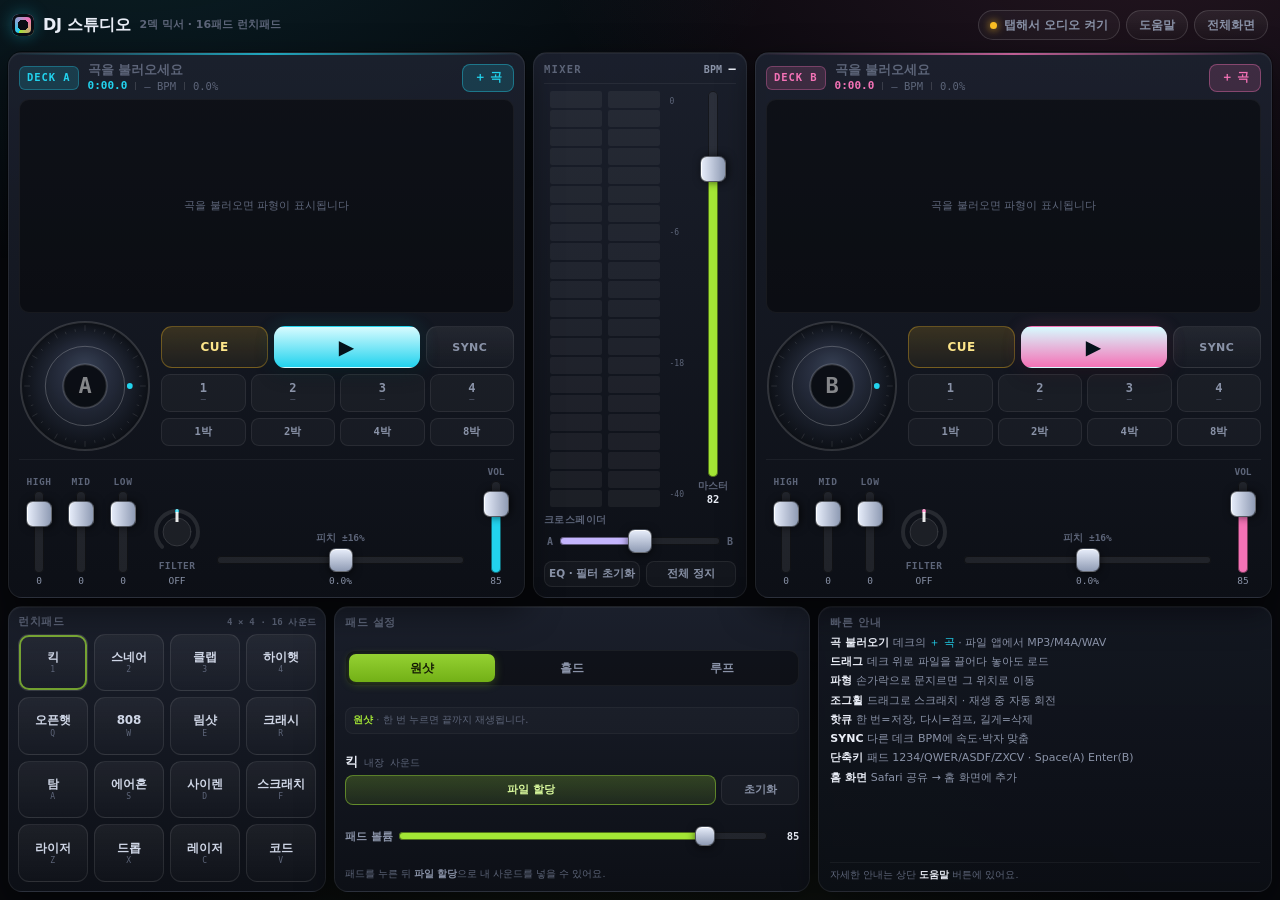
==== dj-studio/index.html @ 2d3bd13b "Add iPad DJ Studio web app (2-deck mixer + 16-pad launchpad) under dj-studio/" ====
<!doctype html>
<html lang="ko">
<head>
<meta charset="utf-8">
<meta name="viewport" content="width=device-width, initial-scale=1, maximum-scale=1, user-scalable=no, viewport-fit=cover">
<title>DJ 스튜디오 · 런치패드</title>
<meta name="description" content="아이패드에서 바로 쓰는 2덱 DJ 믹서 + 16패드 런치패드. 외부 음원 불러오기, 파형, 조그휠, 핫큐, 루프, EQ, 필터, 내장 16종 사운드.">
<meta name="apple-mobile-web-app-capable" content="yes">
<meta name="mobile-web-app-capable" content="yes">
<meta name="apple-mobile-web-app-title" content="DJ 스튜디오">
<meta name="apple-mobile-web-app-status-bar-style" content="black-translucent">
<meta name="theme-color" content="#07080c">
<meta name="format-detection" content="telephone=no">
<link rel="manifest" href='data:application/manifest+json,{"name":"DJ %EC%8A%A4%ED%8A%9C%EB%94%94%EC%98%A4","short_name":"DJ","display":"fullscreen","orientation":"landscape","background_color":"%2307080c","theme_color":"%2307080c","start_url":"./","icons":[]}'>
<link rel="apple-touch-icon" href="[data-uri]">
<link rel="icon" href="[data-uri]">
<link rel="stylesheet" href="css/styles.css">
</head>
<body>
<div class="app">
  <header class="topbar">
    <div class="brand">
      <span class="brand__mark" aria-hidden="true"></span>
      <span class="brand__name">DJ 스튜디오</span>
      <span class="brand__sub">2덱 믹서 · 16패드 런치패드</span>
    </div>
    <div class="topbar__right">
      <button class="badge badge--audio" id="audioBadge" type="button" aria-live="polite">
        <span class="dot"></span><span id="audioText">탭해서 오디오 켜기</span>
      </button>
      <button class="btn btn--chip" id="helpBtn" type="button">도움말</button>
      <button class="btn btn--chip" id="fsBtn" type="button">전체화면</button>
    </div>
  </header>

  <main class="stage">
    <section class="deck" data-deck="A"></section>

    <section class="mixer">
      <div class="mixer__head"><span>MIXER</span><span class="mixer__bpm">BPM <b data-el="masterbpm">—</b></span></div>
      <div class="mixer__body">
        <div class="vu">
          <canvas data-el="vu" width="120" height="300"></canvas>
          <div class="vu__scale"><span>0</span><span>-6</span><span>-18</span><span>-40</span></div>
        </div>
        <div class="master">
          <div class="vwrap">
            <input type="range" class="vrange" data-el="master" min="0" max="100" value="82" aria-label="마스터 볼륨">
          </div>
          <div class="master__label">마스터<b data-el="masterval">82</b></div>
        </div>
      </div>
      <div class="xf">
        <div class="xf__label">크로스페이더</div>
        <div class="xf__side"><span>A</span>
          <input type="range" class="hrange" data-el="xf" min="0" max="100" value="50" aria-label="크로스페이더">
        <span>B</span></div>
      </div>
      <div class="mixer__foot">
        <button class="btn btn--ghost" data-act="resetfx" type="button">EQ · 필터 초기화</button>
        <button class="btn btn--ghost" data-act="stopall" type="button">전체 정지</button>
      </div>
    </section>

    <section class="deck" data-deck="B"></section>
  </main>

  <section class="padbank">
    <div class="padgrid__wrap">
      <div class="padgrid__head"><span>런치패드</span><span class="padgrid__hint">4 × 4 · 16 사운드</span></div>
      <div class="padgrid" id="padgrid"></div>
    </div>

    <div class="padside">
      <div class="padside__head">패드 설정</div>
      <div class="segmented" id="padMode" role="group" aria-label="패드 모드">
        <button type="button" data-mode="oneshot" class="is-on">원샷</button>
        <button type="button" data-mode="hold">홀드</button>
        <button type="button" data-mode="loop">루프</button>
      </div>
      <div class="modedesc" data-el="modedesc"><b>원샷</b> · 한 번 누르면 끝까지 재생됩니다.</div>
      <div class="padsel">
        <div class="padsel__title"><b data-el="padselName">킥</b><span data-el="padselTag">내장 사운드</span></div>
        <div class="padsel__row">
          <button class="btn btn--mini" data-act="padassign" type="button">파일 할당</button>
          <button class="btn btn--mini btn--ghost" data-act="padclear" type="button">초기화</button>
        </div>
        <input type="file" accept="audio/*,.mp3,.m4a,.wav,.aac,.ogg,.flac" data-el="padfile" hidden>
      </div>
      <div class="padvol">
        <span>패드 볼륨</span>
        <input type="range" class="hrange hrange--sm" data-el="padvol" min="0" max="100" value="85" aria-label="패드 볼륨">
        <b data-el="padvolval">85</b>
      </div>
      <div class="padside__note">패드를 누른 뒤 <b>파일 할당</b>으로 내 사운드를 넣을 수 있어요.</div>
    </div>

    <div class="padhelp">
      <div class="padhelp__head">빠른 안내</div>
      <ul>
        <li><b>곡 불러오기</b> 데크의 <i>＋ 곡</i> · 파일 앱에서 MP3/M4A/WAV</li>
        <li><b>드래그</b> 데크 위로 파일을 끌어다 놓아도 로드</li>
        <li><b>파형</b> 손가락으로 문지르면 그 위치로 이동</li>
        <li><b>조그휠</b> 드래그로 스크래치 · 재생 중 자동 회전</li>
        <li><b>핫큐</b> 한 번=저장, 다시=점프, 길게=삭제</li>
        <li><b>SYNC</b> 다른 데크 BPM에 속도·박자 맞춤</li>
        <li><b>단축키</b> 패드 1234/QWER/ASDF/ZXCV · Space(A) Enter(B)</li>
        <li><b>홈 화면</b> Safari 공유 → 홈 화면에 추가</li>
      </ul>
      <div class="padhelp__foot">자세한 안내는 상단 <b>도움말</b> 버튼에 있어요.</div>
    </div>
  </section>
</div>

<div class="modal" id="helpModal" hidden>
  <div class="modal__card">
    <div class="modal__head">
      <h2>사용 안내</h2>
      <button class="btn btn--chip" id="helpClose" type="button">닫기</button>
    </div>
    <div class="modal__body">
      <h3>1. 소리 켜기</h3>
      <p>iOS는 첫 터치 전까지 소리를 막습니다. 화면 아무 곳이나 한 번 누르면 상단 배지가 <b>오디오 켜짐</b>으로 바뀝니다.</p>
      <h3>2. 곡 불러오기</h3>
      <p>DECK A / DECK B의 <b>＋ 곡</b> 버튼을 누르고 파일 앱에서 MP3·M4A·WAV·AAC를 고르세요. 데크 위로 파일을 끌어다 놓아도 됩니다. 곡을 넣으면 파형과 BPM이 자동으로 표시됩니다.</p>
      <h3>3. 데크 조작</h3>
      <ul>
        <li><b>파형</b> — 문지르면 그 위치로 이동합니다.</li>
        <li><b>조그휠</b> — 드래그하면 스크래치하듯 위치가 움직이고, 재생 중에는 휠이 돌아갑니다.</li>
        <li><b>CUE</b> — 재생 중 누르면 큐 지점으로 돌아가 멈추고, 멈춰 있으면 큐 지점부터 재생합니다. 큐가 없으면 지금 위치를 큐로 저장합니다.</li>
        <li><b>핫큐 1~4</b> — 한 번 누르면 지금 위치 저장, 다시 누르면 그 지점으로 점프, 길게 누르면 삭제.</li>
        <li><b>루프 1/2/4/8박</b> — 지금 위치부터 그 박자만큼 반복합니다. 같은 버튼을 다시 누르면 해제.</li>
        <li><b>피치 ±16%</b> — 슬라이더로 속도(과 음정)를 바꿉니다. <b>SYNC</b>는 반대편 데크 BPM에 속도와 박자를 맞춥니다.</li>
        <li><b>EQ LOW/MID/HIGH · 필터</b> — 필터 노브는 왼쪽이 로우패스(LPF), 오른쪽이 하이패스(HPF)입니다. 두 번 두드리면 중앙으로 돌아갑니다.</li>
      </ul>
      <h3>4. 런치패드</h3>
      <p>16개 사운드가 내장되어 있어 파일 없이도 바로 연주할 수 있습니다. 패드를 누른 뒤 <b>파일 할당</b>을 누르면 내 오디오 파일이 그 패드에 들어갑니다.</p>
      <p><b>원샷</b> 끝까지 재생 · <b>홀드</b> 누르는 동안만 · <b>루프</b> 누르는 동안 반복.</p>
      <h3>5. 홈 화면에 추가</h3>
      <p>Safari의 공유 버튼 → <b>홈 화면에 추가</b>를 하면 주소창 없이 전체 화면 앱처럼 열립니다. 인터넷 연결 없이도 동작합니다.</p>
      <h3>단축키</h3>
      <p>패드 <b>1 2 3 4 / Q W E R / A S D F / Z X C V</b> · 데크 A 재생 <b>Space</b> · 데크 B 재생 <b>Enter</b> · 크로스페이더 <b>← →</b></p>
    </div>
  </div>
</div>

<div class="toast" id="toast" role="status" aria-live="polite"></div>

<script src="js/audio-engine.js"></script>
<script src="js/deck.js"></script>
<script src="js/pads.js"></script>
<script src="js/app.js"></script>
</body>
</html>
---- dj-studio/css/styles.css ----
/* ===========================================================
   DJ 스튜디오 · 아이패드 2덱 믹서 + 16패드 런치패드
   다크 클럽/스튜디오 테마 · 터치 우선 · 외부 의존성 없음
   =========================================================== */

:root{
  --bg:#07080c;
  --panel-top:rgba(28,33,46,.94);
  --panel-bot:rgba(13,16,23,.96);
  --line:rgba(255,255,255,.075);
  --line-2:rgba(255,255,255,.14);
  --txt:#eaeef7;
  --dim:#8a93a8;
  --dim2:#5d6579;
  --a:#22d3ee;
  --b:#f472b6;
  --pad-c:#a3e635;
  --warn:#fbbf24;
  --danger:#fb7185;
  --mono:ui-monospace,"SF Mono",SFMono-Regular,Menlo,Consolas,monospace;
  --r:14px;
  --gap:8px;
}

*{box-sizing:border-box;-webkit-tap-highlight-color:transparent}
[hidden]{display:none !important}
html{height:100%}
html,body{margin:0;padding:0}
body{
  height:100vh;
  height:100dvh;
  overflow:hidden;
  background:#07080c;
  color:var(--txt);
  font-family:-apple-system,BlinkMacSystemFont,"Apple SD Gothic Neo","Pretendard","Noto Sans KR",system-ui,sans-serif;
  font-size:13px;
  line-height:1.3;
  -webkit-user-select:none;
  user-select:none;
  -webkit-touch-callout:none;
  overscroll-behavior:none;
  text-rendering:optimizeLegibility;
}
body::before{
  content:"";
  position:fixed;
  inset:0;
  pointer-events:none;
  background:
    radial-gradient(1100px 640px at 10% -14%, rgba(34,211,238,.13), transparent 62%),
    radial-gradient(1000px 620px at 90% -10%, rgba(244,114,182,.13), transparent 62%),
    radial-gradient(900px 700px at 50% 118%, rgba(163,230,53,.075), transparent 62%);
  z-index:0;
}
button{font-family:inherit;color:inherit}

/* ---------- layout ---------- */
.app{
  position:relative;
  z-index:1;
  height:100vh;
  height:100dvh;
  display:grid;
  grid-template-rows:auto minmax(0,1fr) auto;
  gap:var(--gap);
  padding:calc(6px + env(safe-area-inset-top)) calc(8px + env(safe-area-inset-right)) calc(8px + env(safe-area-inset-bottom)) calc(8px + env(safe-area-inset-left));
}

/* ---------- top bar ---------- */
.topbar{
  display:flex;
  align-items:center;
  justify-content:space-between;
  gap:10px;
  height:38px;
  padding:0 4px;
}
.brand{display:flex;align-items:center;gap:9px;min-width:0}
.brand__mark{
  width:22px;height:22px;border-radius:7px;flex:0 0 auto;
  background:
    radial-gradient(circle at 50% 50%, #0b0d14 0 34%, transparent 35%),
    conic-gradient(from 210deg, var(--a), var(--b) 55%, var(--pad-c) 100%);
  box-shadow:0 0 16px rgba(34,211,238,.35), inset 0 0 0 3px #0b0d14;
}
.brand__name{font-size:16px;font-weight:800;letter-spacing:-.2px}
.brand__sub{font-size:11px;color:var(--dim2);font-weight:600;white-space:nowrap;overflow:hidden;text-overflow:ellipsis}
.topbar__right{display:flex;align-items:center;gap:6px;flex:0 0 auto}

.badge{
  display:inline-flex;align-items:center;gap:7px;
  height:30px;padding:0 11px;border-radius:99px;
  border:1px solid var(--line-2);
  background:rgba(255,255,255,.035);
  color:var(--dim);font-size:11.5px;font-weight:700;
  cursor:pointer;
  transition:color .2s, border-color .2s, background .2s;
}
.badge .dot{width:7px;height:7px;border-radius:50%;background:var(--warn);box-shadow:0 0 9px currentColor;color:var(--warn)}
.badge.is-live{color:#b8f7c9;border-color:rgba(74,222,128,.45);background:rgba(74,222,128,.10)}
.badge.is-live .dot{background:#4ade80;color:#4ade80}

.btn{
  border:1px solid var(--line-2);
  background:linear-gradient(180deg, rgba(255,255,255,.07), rgba(255,255,255,.02));
  color:var(--txt);
  border-radius:10px;
  font-size:12px;font-weight:700;
  cursor:pointer;
  transition:transform .06s ease, background .15s, border-color .15s, box-shadow .15s;
  touch-action:none;
}
.btn:active{transform:translateY(1px) scale(.985)}
.btn--chip{height:30px;padding:0 12px;border-radius:99px;color:var(--dim);font-size:11.5px}
.btn--chip:hover{color:var(--txt)}
.btn--ghost{background:rgba(255,255,255,.03);color:var(--dim);border-color:var(--line)}
.btn--ghost:hover{color:var(--txt)}
.btn--mini{height:26px;padding:0 9px;font-size:11px;border-radius:8px}

/* ---------- stage ---------- */
.stage{
  display:grid;
  grid-template-columns:minmax(0,1fr) 214px minmax(0,1fr);
  gap:var(--gap);
  min-height:0;
}

/* ---------- deck ---------- */
.deck{
  --acc:var(--a);
  --acc-soft:rgba(34,211,238,.16);
  display:grid;
  grid-template-rows:auto minmax(64px,1fr) auto auto;
  gap:7px;
  min-height:0;
  padding:9px 10px 10px;
  border-radius:var(--r);
  border:1px solid var(--line);
  background:
    linear-gradient(180deg, var(--panel-top), var(--panel-bot));
  box-shadow:0 12px 34px rgba(0,0,0,.5), inset 0 1px 0 rgba(255,255,255,.045), 0 0 0 1px rgba(0,0,0,.4);
  position:relative;
  overflow:hidden;
}
.deck::before{
  content:"";
  position:absolute;inset:0 0 auto 0;height:2px;
  background:linear-gradient(90deg, transparent, var(--acc), transparent);
  opacity:.75;
}
.deck[data-deck="B"]{--acc:var(--b);--acc-soft:rgba(244,114,182,.16)}

.deck__top{display:grid;grid-template-columns:auto minmax(0,1fr) auto;align-items:center;gap:9px;height:30px}
.deck__tag{
  font-family:var(--mono);
  font-size:10.5px;font-weight:800;letter-spacing:.09em;
  color:var(--acc);
  padding:4px 7px;border-radius:6px;
  background:var(--acc-soft);
  border:1px solid color-mix(in srgb, var(--acc) 32%, transparent);
}
.track{display:flex;flex-direction:column;gap:1px;min-width:0}
.track__name{
  font-size:12.5px;font-weight:700;color:var(--txt);
  white-space:nowrap;overflow:hidden;text-overflow:ellipsis;
}
.track__name.is-empty{color:var(--dim2);font-weight:600}
.track__meta{display:flex;align-items:center;gap:8px;font-size:10.5px;color:var(--dim2);font-family:var(--mono)}
.track__meta b{color:var(--acc);font-weight:700;font-size:11px}
.track__meta i{font-style:normal}
.track__meta .sep{width:1px;height:8px;background:var(--line-2)}
.btn--load{height:28px;padding:0 11px;border-radius:8px;border-color:color-mix(in srgb, var(--acc) 40%, transparent);background:var(--acc-soft);color:var(--acc);font-size:11.5px}

/* waveform */
.wavewrap{position:relative;border-radius:10px;overflow:hidden;background:rgba(0,0,0,.42);border:1px solid rgba(255,255,255,.05);min-height:0}
.wave{display:block;width:100%;height:100%;touch-action:none;cursor:ew-resize}
.wavewrap__empty{
  position:absolute;inset:0;display:grid;place-items:center;
  font-size:11px;color:var(--dim2);pointer-events:none;
}
.wavewrap__drop{
  position:absolute;inset:0;display:none;place-items:center;
  font-size:12px;font-weight:700;color:var(--acc);
  background:var(--acc-soft);
  border:1.5px dashed color-mix(in srgb, var(--acc) 55%, transparent);
  border-radius:10px;
  pointer-events:none;
}
.deck.is-drop .wavewrap__drop{display:grid}
.wavewrap__badge{
  position:absolute;top:5px;right:6px;
  font-family:var(--mono);font-size:9.5px;font-weight:700;
  color:var(--dim);background:rgba(0,0,0,.55);
  padding:2px 5px;border-radius:5px;letter-spacing:.04em;
}
.wavewrap__badge.is-loop{color:#fde68a;background:rgba(251,191,36,.16)}

/* deck middle: platter + controls */
.deck__mid{display:grid;grid-template-columns:minmax(0,132px) minmax(0,1fr);gap:10px;align-items:center;min-height:0}
.platter{position:relative;width:100%;max-width:132px;aspect-ratio:1/1;justify-self:center}
.jog{display:block;width:100%;height:100%;touch-action:none;cursor:grab}
.jog:active{cursor:grabbing}
.controls{display:flex;flex-direction:column;gap:6px;min-width:0}
.transport{display:grid;grid-template-columns:minmax(0,.85fr) minmax(0,1.15fr) minmax(0,.7fr);gap:6px}
.btn--cue,.btn--play,.btn--sync{
  height:42px;border-radius:11px;
  display:flex;align-items:center;justify-content:center;
  font-size:12px;letter-spacing:.04em;
}
.btn--cue{color:#fde68a;border-color:rgba(251,191,36,.32);background:linear-gradient(180deg, rgba(251,191,36,.16), rgba(251,191,36,.05))}
.btn--cue.is-on{background:linear-gradient(180deg,#fbbf24,#f59e0b);color:#221a00;border-color:#fbbf24;box-shadow:0 0 18px rgba(251,191,36,.45)}
.btn--play{
  font-size:20px;color:#04121a;
  background:linear-gradient(180deg, #d7fbff, var(--acc));
  border-color:transparent;
  box-shadow:0 6px 18px rgba(0,0,0,.4), 0 0 20px var(--acc-soft);
}
.btn--play.is-playing{background:linear-gradient(180deg,#fff, var(--acc));box-shadow:0 0 26px color-mix(in srgb, var(--acc) 55%, transparent)}
.btn--sync{font-size:11px;color:var(--dim);border-color:var(--line)}
.btn--sync.is-on{color:#0b1220;background:linear-gradient(180deg,#a5f3fc,var(--acc));border-color:transparent}

.hots{display:grid;grid-template-columns:repeat(4,minmax(0,1fr));gap:5px}
.hot{
  height:38px;border-radius:9px;border:1px solid var(--line);
  background:rgba(255,255,255,.035);
  display:flex;flex-direction:column;align-items:center;justify-content:center;gap:0;
  font-family:var(--mono);cursor:pointer;touch-action:none;
  transition:background .12s, border-color .12s, transform .06s;
}
.hot b{font-size:12px;color:var(--dim);line-height:1}
.hot span{font-size:8.5px;color:var(--dim2);font-family:var(--mono);line-height:1.3}
.hot.is-set{border-color:color-mix(in srgb, var(--acc) 45%, transparent);background:var(--acc-soft)}
.hot.is-set b{color:var(--acc)}
.hot.is-set span{color:color-mix(in srgb, var(--acc) 70%, #fff)}
.hot:active{transform:scale(.97)}

.loops{display:grid;grid-template-columns:repeat(4,minmax(0,1fr));gap:5px}
.loop{
  height:28px;border-radius:8px;border:1px solid var(--line);
  background:rgba(255,255,255,.03);color:var(--dim);
  font-size:10.5px;font-weight:700;cursor:pointer;touch-action:none;
  font-family:var(--mono);
}
.loop.is-on{background:rgba(251,191,36,.18);border-color:rgba(251,191,36,.5);color:#fde68a;box-shadow:0 0 14px rgba(251,191,36,.2)}

/* deck bottom: eq / filter / fader */
.deck__mix{
  display:grid;
  grid-template-columns:auto auto minmax(0,1fr) auto;
  gap:8px;align-items:end;
  padding-top:6px;
  border-top:1px solid rgba(255,255,255,.05);
}
.eq3{display:grid;grid-template-columns:repeat(3,40px);gap:2px}
.eqcol{display:flex;flex-direction:column;align-items:center;gap:2px}
.eqcol__label{font-size:9.5px;font-weight:800;color:var(--dim2);letter-spacing:.06em;font-family:var(--mono)}
.eqcol__val{font-size:9.5px;font-family:var(--mono);color:var(--dim);min-height:12px}
.vwrap{position:relative;width:40px;height:82px;touch-action:none}
.vwrap > input{position:absolute;left:50%;top:50%;transform:rotate(-90deg)}
.vrange{
  -webkit-appearance:none;appearance:none;
  width:82px;height:40px;
  background:transparent;margin:0;padding:0;
  touch-action:none;
}
.vrange::-webkit-slider-runnable-track{
  height:10px;border-radius:99px;
  background:linear-gradient(90deg, var(--acc) var(--fill,0%), rgba(255,255,255,.08) var(--fill,0%));
  box-shadow:inset 0 0 0 1px rgba(0,0,0,.5);
}
.vrange--bi::-webkit-slider-runnable-track{
  background:linear-gradient(90deg,
    rgba(255,255,255,.08) 0 var(--f0,0%),
    var(--acc) var(--f0,0%) var(--f1,0%),
    rgba(255,255,255,.08) var(--f1,0%) 100%);
}
.vrange::-webkit-slider-thumb{
  -webkit-appearance:none;appearance:none;
  width:26px;height:26px;margin-top:-8px;border-radius:7px;
  background:linear-gradient(180deg,#e8eefb,#8f9bb4);
  border:1px solid rgba(0,0,0,.55);
  box-shadow:0 2px 8px rgba(0,0,0,.65), inset 0 1px 0 rgba(255,255,255,.9);
}
.vrange::-moz-range-track{height:10px;border-radius:99px;background:rgba(255,255,255,.08)}
.vrange::-moz-range-thumb{width:24px;height:24px;border:0;border-radius:7px;background:#cfd8ea}

.filterbox{display:flex;flex-direction:column;align-items:center;gap:2px}
.knob{width:52px;height:52px;touch-action:none;cursor:ns-resize;display:block}
.filterbox__label{font-size:9.5px;font-weight:800;color:var(--dim2);font-family:var(--mono);letter-spacing:.04em}
.filterbox__val{font-size:9.5px;font-family:var(--mono);color:var(--dim);min-height:12px}

.volbox{display:flex;flex-direction:column;align-items:center;gap:2px;justify-self:end;grid-column:4}
.volbox__label{font-size:9.5px;font-weight:800;color:var(--dim2);font-family:var(--mono)}
.volbox .vwrap{height:92px;width:36px}
.volbox__val{font-size:9.5px;font-family:var(--mono);color:var(--dim)}

.pitchbox{display:flex;flex-direction:column;align-items:stretch;gap:2px;justify-self:stretch;grid-column:3;min-width:0;padding:0 6px}
.pitchbox__label{font-size:9.5px;font-weight:800;color:var(--dim2);font-family:var(--mono);text-align:center}
.pitchbox .hwraph{position:relative;width:100%;min-width:74px;height:26px;display:flex;align-items:center}
.pitchbox__val{font-size:9.5px;font-family:var(--mono);color:var(--dim);text-align:center}

/* horizontal range */
.hrange{
  -webkit-appearance:none;appearance:none;
  width:100%;height:26px;background:transparent;margin:0;padding:0;
  touch-action:none;
}
.hrange::-webkit-slider-runnable-track{
  height:8px;border-radius:99px;
  background:linear-gradient(90deg, var(--acc, var(--a)) var(--fill,0%), rgba(255,255,255,.08) var(--fill,0%));
  box-shadow:inset 0 0 0 1px rgba(0,0,0,.5);
}
.hrange--bi::-webkit-slider-runnable-track{
  background:linear-gradient(90deg,
    rgba(255,255,255,.08) 0 var(--f0,0%),
    var(--acc, var(--a)) var(--f0,0%) var(--f1,0%),
    rgba(255,255,255,.08) var(--f1,0%) 100%);
}
.hrange::-webkit-slider-thumb{
  -webkit-appearance:none;appearance:none;
  width:24px;height:24px;margin-top:-8px;border-radius:7px;
  background:linear-gradient(180deg,#e8eefb,#8f9bb4);
  border:1px solid rgba(0,0,0,.55);
  box-shadow:0 2px 8px rgba(0,0,0,.6), inset 0 1px 0 rgba(255,255,255,.9);
}
.hrange::-moz-range-track{height:8px;border-radius:99px;background:rgba(255,255,255,.08)}
.hrange::-moz-range-thumb{width:22px;height:22px;border:0;border-radius:7px;background:#cfd8ea}
.hrange--sm{height:22px}
.hrange--sm::-webkit-slider-thumb{width:20px;height:20px;margin-top:-6px}

/* ---------- mixer ---------- */
.mixer{
  display:grid;
  grid-template-rows:auto minmax(0,1fr) auto auto;
  gap:7px;
  padding:9px 10px 10px;
  border-radius:var(--r);
  border:1px solid var(--line);
  background:linear-gradient(180deg, var(--panel-top), var(--panel-bot));
  box-shadow:0 12px 34px rgba(0,0,0,.5), inset 0 1px 0 rgba(255,255,255,.045);
  min-height:0;
}
.mixer__head{
  display:flex;align-items:center;justify-content:space-between;
  font-family:var(--mono);font-size:10.5px;font-weight:800;letter-spacing:.12em;color:var(--dim2);
  padding-bottom:5px;border-bottom:1px solid rgba(255,255,255,.06);
}
.mixer__bpm{color:var(--dim);letter-spacing:.02em;font-size:10px}
.mixer__bpm b{color:var(--txt);font-size:12px}
.mixer__body{display:grid;grid-template-columns:minmax(0,1fr) 46px;gap:6px;align-items:center;min-height:0}
.vu{position:relative;height:100%;min-height:90px;display:flex;align-items:center;justify-content:center;padding-right:18px}
.vu canvas{width:100%;height:100%;display:block}
.vu__scale{
  position:absolute;right:0;top:6px;bottom:6px;
  display:flex;flex-direction:column;justify-content:space-between;
  font-family:var(--mono);font-size:8px;color:var(--dim2);
}
.master{display:flex;flex-direction:column;align-items:center;gap:3px;min-width:0;height:100%}
.master .vwrap{height:100%;min-height:96px;width:36px}
.master .vrange{--acc:var(--pad-c)}
.master__label{font-size:9.5px;font-weight:800;color:var(--dim2);display:flex;flex-direction:column;align-items:center;gap:1px}
.master__label b{font-family:var(--mono);color:var(--txt);font-size:10.5px;font-weight:700}
.xf{display:flex;flex-direction:column;gap:2px}
.xf__label{font-size:9.5px;font-weight:800;color:var(--dim2);letter-spacing:.05em}
.xf__side{display:grid;grid-template-columns:12px minmax(0,1fr) 12px;align-items:center;gap:4px}
.xf__side span{font-family:var(--mono);font-size:10px;font-weight:800;color:var(--dim2);text-align:center}
.xf .hrange{--acc:#c4b5fd}
.mixer__foot{display:grid;grid-template-columns:1fr 1fr;gap:6px}
.mixer__foot .btn{height:26px;font-size:10.5px;border-radius:8px;white-space:nowrap;padding:0 4px}

/* ---------- pad bank ---------- */
.padbank{
  display:grid;
  grid-template-columns:318px minmax(0,1.05fr) minmax(0,1fr);
  gap:var(--gap);
  height:clamp(212px,32vh,286px);
}
.padgrid__wrap{
  display:grid;grid-template-rows:auto minmax(0,1fr);gap:5px;
  padding:8px 9px 9px;border-radius:var(--r);
  border:1px solid var(--line);
  background:linear-gradient(180deg, var(--panel-top), var(--panel-bot));
  box-shadow:0 12px 34px rgba(0,0,0,.5), inset 0 1px 0 rgba(255,255,255,.045);
}
.padgrid__head{display:flex;align-items:baseline;justify-content:space-between;font-size:10.5px;font-weight:800;letter-spacing:.06em;color:var(--dim2)}
.padgrid__hint{font-family:var(--mono);font-size:9px;color:var(--dim2);letter-spacing:.02em}
.padgrid{
  display:grid;grid-template-columns:repeat(4,minmax(0,1fr));grid-template-rows:repeat(4,minmax(0,1fr));
  gap:6px;min-height:0;
}

.pad{
  position:relative;
  border-radius:11px;
  border:1px solid rgba(255,255,255,.09);
  background:linear-gradient(180deg, rgba(255,255,255,.055), rgba(255,255,255,.015));
  display:flex;flex-direction:column;align-items:center;justify-content:center;gap:1px;
  cursor:pointer;touch-action:none;
  overflow:hidden;
  color:#cfd6e6;
  transition:background .1s, box-shadow .1s, transform .05s, border-color .1s;
  padding:2px;
}
.pad b{font-size:12px;font-weight:800;letter-spacing:-.01em;line-height:1.1;pointer-events:none}
.pad i{font-family:var(--mono);font-style:normal;font-size:8px;color:var(--dim2);pointer-events:none;letter-spacing:.06em}
.pad__dot{position:absolute;top:4px;right:5px;width:5px;height:5px;border-radius:50%;background:var(--pad-c);box-shadow:0 0 8px var(--pad-c);display:none;pointer-events:none}
.pad.is-custom .pad__dot{display:block}
.pad[data-row="0"]{--pc:#a3e635}
.pad[data-row="1"]{--pc:#facc15}
.pad[data-row="2"]{--pc:#22d3ee}
.pad[data-row="3"]{--pc:#c084fc}
.pad::after{
  content:"";position:absolute;inset:0;border-radius:11px;pointer-events:none;
  box-shadow:inset 0 0 0 1px color-mix(in srgb, var(--pc) 0%, transparent);
  transition:box-shadow .1s;
}
.pad:active,.pad.is-hit{
  transform:scale(.97);
  background:linear-gradient(180deg, color-mix(in srgb, var(--pc) 62%, #0b0d14), color-mix(in srgb, var(--pc) 26%, #0b0d14));
  color:#0a0d14;
  border-color:color-mix(in srgb, var(--pc) 70%, transparent);
  box-shadow:0 0 26px color-mix(in srgb, var(--pc) 55%, transparent), inset 0 1px 0 rgba(255,255,255,.4);
}
.pad:active b,.pad.is-hit b{color:#0a0d14}
.pad:active i,.pad.is-hit i{color:rgba(10,13,20,.62)}
.pad.is-sel{box-shadow:inset 0 0 0 2px color-mix(in srgb, var(--pc) 65%, transparent)}
.pad.is-nosound{opacity:.42}

.padsel{display:flex;flex-direction:column;gap:4px}
.padsel__title{display:flex;align-items:baseline;gap:6px;min-width:0}
.padsel__title b{font-size:12.5px;font-weight:800;white-space:nowrap;overflow:hidden;text-overflow:ellipsis}
.padsel__title span{font-size:9.5px;color:var(--dim2);font-family:var(--mono);white-space:nowrap}

.padside{
  display:flex;flex-direction:column;justify-content:space-between;gap:6px;
  padding:9px 10px 10px;border-radius:var(--r);
  border:1px solid var(--line);
  background:linear-gradient(180deg, var(--panel-top), var(--panel-bot));
  box-shadow:0 12px 34px rgba(0,0,0,.5), inset 0 1px 0 rgba(255,255,255,.045);
  min-height:0;overflow:hidden;
}
.padside__head{font-size:10.5px;font-weight:800;letter-spacing:.06em;color:var(--dim2)}
.segmented{display:grid;grid-template-columns:repeat(3,1fr);gap:4px;padding:3px;border-radius:10px;background:rgba(0,0,0,.35);border:1px solid rgba(255,255,255,.05)}
.segmented button{
  height:28px;border-radius:7px;border:0;background:transparent;color:var(--dim);
  font-size:11.5px;font-weight:700;cursor:pointer;touch-action:none;
}
.segmented button.is-on{background:linear-gradient(180deg, rgba(163,230,53,.9), rgba(132,204,22,.85));color:#151a05;box-shadow:0 2px 10px rgba(163,230,53,.25)}
.padsel__row{display:grid;grid-template-columns:minmax(0,1fr) 78px;gap:5px}
.padsel__row .btn{height:30px}
.padsel__row .btn:first-child{background:linear-gradient(180deg, rgba(163,230,53,.22), rgba(163,230,53,.1));border-color:rgba(163,230,53,.45);color:#d9f99d}
.padvol{display:grid;grid-template-columns:auto minmax(0,1fr) 26px;align-items:center;gap:6px;font-size:10.5px;color:var(--dim);font-weight:700}
.padvol b{font-family:var(--mono);font-size:10.5px;color:var(--txt);text-align:right}
.padvol .hrange{--acc:var(--pad-c)}
.modedesc{font-size:10px;line-height:1.45;color:var(--dim2);padding:5px 7px;border-radius:8px;background:rgba(255,255,255,.025);border:1px solid rgba(255,255,255,.04)}
.modedesc b{color:var(--pad-c);font-weight:800}
.padside__note{font-size:9.5px;line-height:1.35;color:var(--dim2);white-space:nowrap;overflow:hidden;text-overflow:ellipsis}
.padside__note b{color:var(--dim)}

.padhelp{
  padding:9px 11px 10px;border-radius:var(--r);
  border:1px solid var(--line);
  background:linear-gradient(180deg, rgba(22,26,37,.86), rgba(12,15,21,.92));
  box-shadow:0 12px 34px rgba(0,0,0,.45), inset 0 1px 0 rgba(255,255,255,.035);
  min-height:0;overflow:hidden;
  display:flex;flex-direction:column;
}
.padhelp__head{font-size:10.5px;font-weight:800;letter-spacing:.06em;color:var(--dim2);margin-bottom:6px}
.padhelp ul{margin:0;padding:0;list-style:none;display:flex;flex-direction:column;gap:5px}
.padhelp li{font-size:11px;color:var(--dim);line-height:1.3;white-space:nowrap;overflow:hidden;text-overflow:ellipsis}
.padhelp__foot{margin-top:auto;font-size:9.5px;color:var(--dim2);padding-top:6px;border-top:1px solid rgba(255,255,255,.05)}
.padhelp__foot b{color:var(--txt)}
.padhelp b{color:var(--txt);font-weight:800}
.padhelp i{font-style:normal;color:var(--acc, #22d3ee)}

/* ---------- modal ---------- */
.modal{position:fixed;inset:0;z-index:50;display:grid;place-items:center;background:rgba(3,4,8,.72);backdrop-filter:blur(6px);-webkit-backdrop-filter:blur(6px);padding:24px}
.modal[hidden]{display:none}
.modal__card{
  width:min(720px,100%);max-height:min(86vh,700px);
  display:flex;flex-direction:column;
  border-radius:18px;border:1px solid var(--line-2);
  background:linear-gradient(180deg,#181c27,#0d1017);
  box-shadow:0 30px 80px rgba(0,0,0,.7);
  overflow:hidden;
}
.modal__head{display:flex;align-items:center;justify-content:space-between;padding:14px 16px;border-bottom:1px solid var(--line)}
.modal__head h2{margin:0;font-size:16px}
.modal__body{padding:6px 16px 18px;overflow:auto;font-size:12.5px;line-height:1.6;color:var(--dim);-webkit-overflow-scrolling:touch}
.modal__body h3{margin:14px 0 3px;font-size:12.5px;color:var(--txt)}
.modal__body p{margin:0 0 4px}
.modal__body ul{margin:0;padding-left:16px}
.modal__body li{margin-bottom:3px}
.modal__body b{color:var(--txt)}

/* ---------- toast ---------- */
.toast{
  position:fixed;left:50%;bottom:16px;transform:translate(-50%,20px);
  z-index:60;pointer-events:none;
  padding:9px 15px;border-radius:99px;
  background:rgba(18,22,32,.96);border:1px solid var(--line-2);
  box-shadow:0 10px 30px rgba(0,0,0,.6);
  font-size:12px;font-weight:700;color:var(--txt);
  opacity:0;transition:opacity .18s, transform .18s;
  max-width:80vw;text-align:center;
}
.toast.is-on{opacity:1;transform:translate(-50%,0)}

/* ---------- responsive: smaller landscape (1024x768) ---------- */
@media (max-width:1100px){
  .stage{grid-template-columns:minmax(0,1fr) 196px minmax(0,1fr)}
  .padbank{grid-template-columns:minmax(0,286px) minmax(0,1fr) minmax(0,1fr);height:clamp(204px,31vh,272px)}
  .deck__mid{grid-template-columns:minmax(0,118px) minmax(0,1fr)}
  .brand__sub{display:none}
  .btn--cue,.btn--play,.btn--sync{height:38px}
  .eq3{grid-template-columns:repeat(3,36px)}
  .vwrap{width:36px;height:74px}
  .volbox .vwrap{height:82px;width:32px}
  .padhelp li:nth-child(n+9){display:none}
}
@media (max-width:900px){
  .padbank{grid-template-columns:minmax(0,240px) minmax(0,1fr) minmax(0,1fr)}
  .padhelp li:nth-child(n+6){display:none}
}
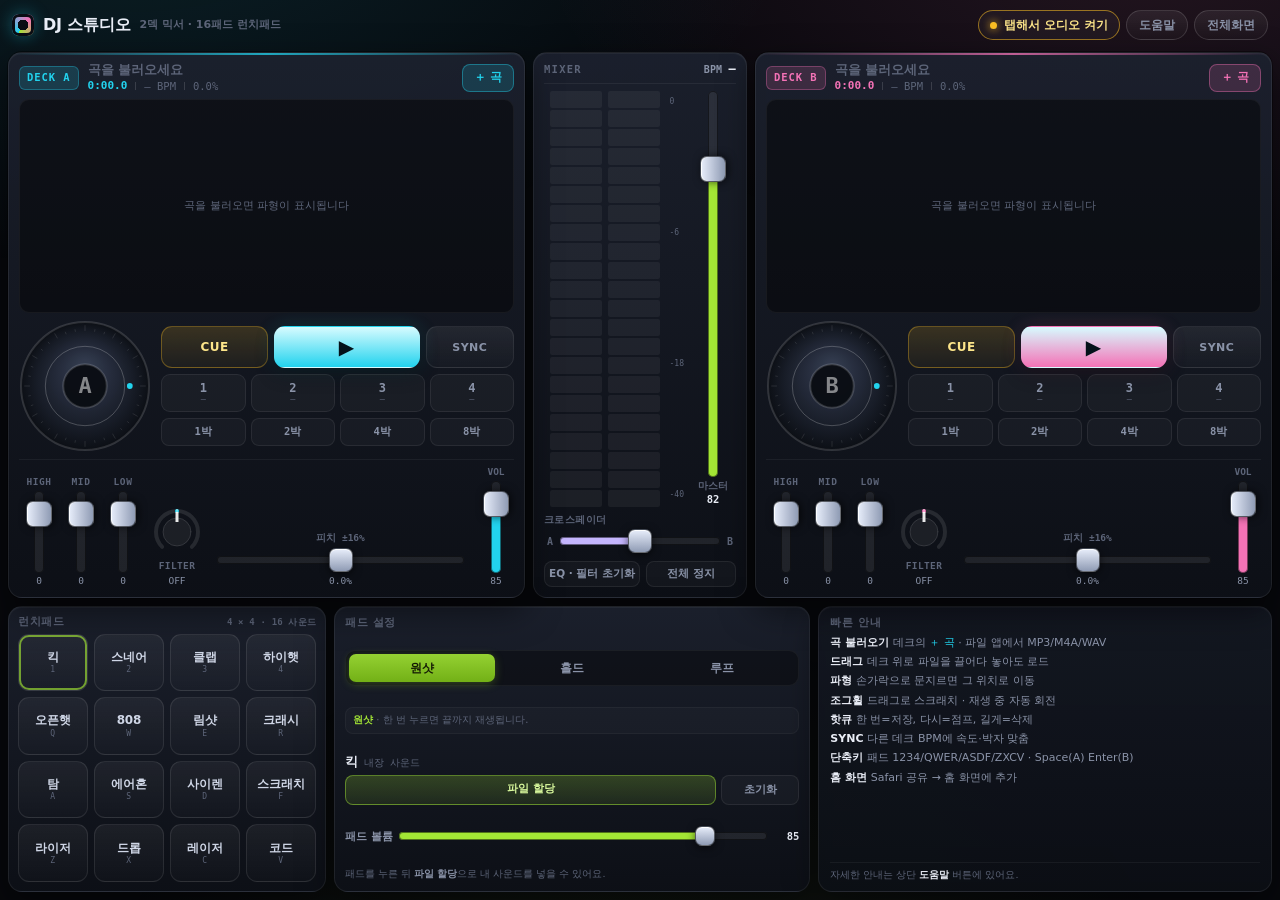
==== commit 91e8e436: "dj-studio: iPad Safari 오디오 재생·소리·파일 선택 수정 (v1.1.0) - 모든 제스처(pointerdown/touchstart/touchend/click/mo" ====
--- a/dj-studio/index.html
+++ b/dj-studio/index.html
@@ -14,7 +14,7 @@
 <link rel="manifest" href='data:application/manifest+json,{"name":"DJ %EC%8A%A4%ED%8A%9C%EB%94%94%EC%98%A4","short_name":"DJ","display":"fullscreen","orientation":"landscape","background_color":"%2307080c","theme_color":"%2307080c","start_url":"./","icons":[]}'>
 <link rel="apple-touch-icon" href="[data-uri]">
 <link rel="icon" href="[data-uri]">
-<link rel="stylesheet" href="css/styles.css">
+<link rel="stylesheet" href="css/styles.css?v=1.1.0">
 </head>
 <body>
 <div class="app">
@@ -82,10 +82,9 @@
       <div class="padsel">
         <div class="padsel__title"><b data-el="padselName">킥</b><span data-el="padselTag">내장 사운드</span></div>
         <div class="padsel__row">
-          <button class="btn btn--mini" data-act="padassign" type="button">파일 할당</button>
+          <label class="btn btn--mini" data-act="padassign">파일 할당<input class="filehit" type="file" accept="audio/*,.mp3,.m4a,.mp4,.aac,.wav,.aif,.aiff,.caf,.flac,.ogg,.oga,.opus,.webm,.m4b" data-el="padfile"></label>
           <button class="btn btn--mini btn--ghost" data-act="padclear" type="button">초기화</button>
         </div>
-        <input type="file" accept="audio/*,.mp3,.m4a,.wav,.aac,.ogg,.flac" data-el="padfile" hidden>
       </div>
       <div class="padvol">
         <span>패드 볼륨</span>
@@ -121,6 +120,7 @@
     <div class="modal__body">
       <h3>1. 소리 켜기</h3>
       <p>iOS는 첫 터치 전까지 소리를 막습니다. 화면 아무 곳이나 한 번 누르면 상단 배지가 <b>오디오 켜짐</b>으로 바뀝니다.</p>
+      <p>아이패드·아이폰 옆면의 <b>무음 스위치</b>가 켜져 있어도 이 앱은 소리가 나도록 오디오 세션을 <b>playback</b>으로 잡습니다(iPadOS 16.4 이상). 그래도 소리가 안 들리면 볼륨 버튼과 무음 스위치를 한 번 확인해 주세요.</p>
       <h3>2. 곡 불러오기</h3>
       <p>DECK A / DECK B의 <b>＋ 곡</b> 버튼을 누르고 파일 앱에서 MP3·M4A·WAV·AAC를 고르세요. 데크 위로 파일을 끌어다 놓아도 됩니다. 곡을 넣으면 파형과 BPM이 자동으로 표시됩니다.</p>
       <h3>3. 데크 조작</h3>
@@ -140,15 +140,16 @@
       <p>Safari의 공유 버튼 → <b>홈 화면에 추가</b>를 하면 주소창 없이 전체 화면 앱처럼 열립니다. 인터넷 연결 없이도 동작합니다.</p>
       <h3>단축키</h3>
       <p>패드 <b>1 2 3 4 / Q W E R / A S D F / Z X C V</b> · 데크 A 재생 <b>Space</b> · 데크 B 재생 <b>Enter</b> · 크로스페이더 <b>← →</b></p>
+      <p class="modal__ver">v1.1.0 · 아이패드 Safari 오디오·파일 선택 수정</p>
     </div>
   </div>
 </div>
 
 <div class="toast" id="toast" role="status" aria-live="polite"></div>
 
-<script src="js/audio-engine.js"></script>
-<script src="js/deck.js"></script>
-<script src="js/pads.js"></script>
-<script src="js/app.js"></script>
+<script src="js/audio-engine.js?v=1.1.0"></script>
+<script src="js/deck.js?v=1.1.0"></script>
+<script src="js/pads.js?v=1.1.0"></script>
+<script src="js/app.js?v=1.1.0"></script>
 </body>
 </html>
--- a/dj-studio/css/styles.css
+++ b/dj-studio/css/styles.css
@@ -99,6 +99,9 @@
 .badge .dot{width:7px;height:7px;border-radius:50%;background:var(--warn);box-shadow:0 0 9px currentColor;color:var(--warn)}
 .badge.is-live{color:#b8f7c9;border-color:rgba(74,222,128,.45);background:rgba(74,222,128,.10)}
 .badge.is-live .dot{background:#4ade80;color:#4ade80}
+.badge.is-call{border-color:rgba(251,191,36,.55);color:#fde68a}
+.badge.is-call .dot{background:var(--warn);color:var(--warn);animation:badgePulse 1.6s ease-in-out infinite}
+@keyframes badgePulse{0%,100%{box-shadow:0 0 0 0 rgba(251,191,36,.45)}50%{box-shadow:0 0 0 5px rgba(251,191,36,0)}}
 
 .btn{
   border:1px solid var(--line-2);
@@ -169,7 +172,15 @@
 .track__meta b{color:var(--acc);font-weight:700;font-size:11px}
 .track__meta i{font-style:normal}
 .track__meta .sep{width:1px;height:8px;background:var(--line-2)}
-.btn--load{height:28px;padding:0 11px;border-radius:8px;border-color:color-mix(in srgb, var(--acc) 40%, transparent);background:var(--acc-soft);color:var(--acc);font-size:11.5px}
+.btn--load{display:inline-flex;align-items:center;justify-content:center;position:relative;overflow:hidden;height:28px;padding:0 11px;border-radius:8px;border-color:color-mix(in srgb, var(--acc) 40%, transparent);background:var(--acc-soft);color:var(--acc);font-size:11.5px;white-space:nowrap}
+
+/* iOS Safari: 파일 입력을 버튼 위에 투명하게 겹쳐 손가락이 직접 누르게 한다
+   (display:none 이면 picker 가 열리지 않는다) */
+.filehit{
+  position:absolute;inset:0;width:100%;height:100%;
+  opacity:0;cursor:pointer;font-size:0;border:0;padding:0;margin:0;
+  -webkit-appearance:none;appearance:none;z-index:3;
+}
 
 /* waveform */
 .wavewrap{position:relative;border-radius:10px;overflow:hidden;background:rgba(0,0,0,.42);border:1px solid rgba(255,255,255,.05);min-height:0}
@@ -447,7 +458,7 @@
 }
 .segmented button.is-on{background:linear-gradient(180deg, rgba(163,230,53,.9), rgba(132,204,22,.85));color:#151a05;box-shadow:0 2px 10px rgba(163,230,53,.25)}
 .padsel__row{display:grid;grid-template-columns:minmax(0,1fr) 78px;gap:5px}
-.padsel__row .btn{height:30px}
+.padsel__row .btn{height:30px;position:relative;overflow:hidden;display:inline-flex;align-items:center;justify-content:center}
 .padsel__row .btn:first-child{background:linear-gradient(180deg, rgba(163,230,53,.22), rgba(163,230,53,.1));border-color:rgba(163,230,53,.45);color:#d9f99d}
 .padvol{display:grid;grid-template-columns:auto minmax(0,1fr) 26px;align-items:center;gap:6px;font-size:10.5px;color:var(--dim);font-weight:700}
 .padvol b{font-family:var(--mono);font-size:10.5px;color:var(--txt);text-align:right}
@@ -492,6 +503,7 @@
 .modal__body ul{margin:0;padding-left:16px}
 .modal__body li{margin-bottom:3px}
 .modal__body b{color:var(--txt)}
+.modal__body .modal__ver{margin-top:14px;font-size:10.5px;color:var(--dim2);font-family:var(--mono)}
 
 /* ---------- toast ---------- */
 .toast{
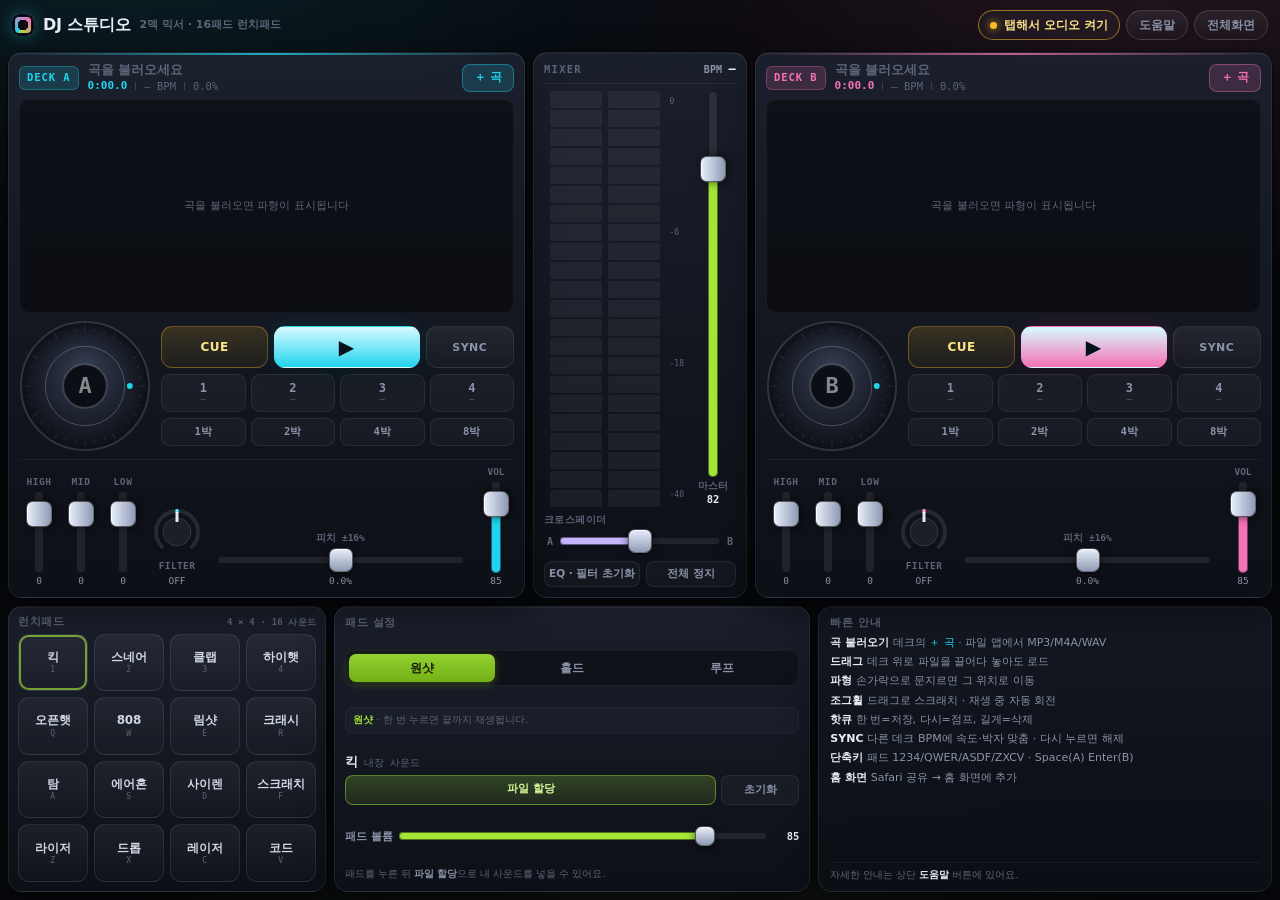
==== commit 32f28cdf: "dj-studio: SYNC 다시 누르면 해제(피치 0.0% 복귀) + 피치 슬라이더 조작 시 SYNC 해제 (v1.1.1)" ====
--- a/dj-studio/index.html
+++ b/dj-studio/index.html
@@ -14,7 +14,7 @@
 <link rel="manifest" href='data:application/manifest+json,{"name":"DJ %EC%8A%A4%ED%8A%9C%EB%94%94%EC%98%A4","short_name":"DJ","display":"fullscreen","orientation":"landscape","background_color":"%2307080c","theme_color":"%2307080c","start_url":"./","icons":[]}'>
 <link rel="apple-touch-icon" href="[data-uri]">
 <link rel="icon" href="[data-uri]">
-<link rel="stylesheet" href="css/styles.css?v=1.1.0">
+<link rel="stylesheet" href="css/styles.css?v=1.1.1">
 </head>
 <body>
 <div class="app">
@@ -102,7 +102,7 @@
         <li><b>파형</b> 손가락으로 문지르면 그 위치로 이동</li>
         <li><b>조그휠</b> 드래그로 스크래치 · 재생 중 자동 회전</li>
         <li><b>핫큐</b> 한 번=저장, 다시=점프, 길게=삭제</li>
-        <li><b>SYNC</b> 다른 데크 BPM에 속도·박자 맞춤</li>
+        <li><b>SYNC</b> 다른 데크 BPM에 속도·박자 맞춤 · 다시 누르면 해제</li>
         <li><b>단축키</b> 패드 1234/QWER/ASDF/ZXCV · Space(A) Enter(B)</li>
         <li><b>홈 화면</b> Safari 공유 → 홈 화면에 추가</li>
       </ul>
@@ -130,7 +130,7 @@
         <li><b>CUE</b> — 재생 중 누르면 큐 지점으로 돌아가 멈추고, 멈춰 있으면 큐 지점부터 재생합니다. 큐가 없으면 지금 위치를 큐로 저장합니다.</li>
         <li><b>핫큐 1~4</b> — 한 번 누르면 지금 위치 저장, 다시 누르면 그 지점으로 점프, 길게 누르면 삭제.</li>
         <li><b>루프 1/2/4/8박</b> — 지금 위치부터 그 박자만큼 반복합니다. 같은 버튼을 다시 누르면 해제.</li>
-        <li><b>피치 ±16%</b> — 슬라이더로 속도(과 음정)를 바꿉니다. <b>SYNC</b>는 반대편 데크 BPM에 속도와 박자를 맞춥니다.</li>
+        <li><b>피치 ±16%</b> — 슬라이더로 속도(과 음정)를 바꿉니다. <b>SYNC</b>는 반대편 데크 BPM에 속도와 박자를 맞추고, <b>SYNC를 다시 누르면 해제</b>되어 원래 속도(0.0%)로 돌아갑니다. 피치 슬라이더를 직접 움직여도 SYNC은 풀립니다.</li>
         <li><b>EQ LOW/MID/HIGH · 필터</b> — 필터 노브는 왼쪽이 로우패스(LPF), 오른쪽이 하이패스(HPF)입니다. 두 번 두드리면 중앙으로 돌아갑니다.</li>
       </ul>
       <h3>4. 런치패드</h3>
@@ -140,16 +140,16 @@
       <p>Safari의 공유 버튼 → <b>홈 화면에 추가</b>를 하면 주소창 없이 전체 화면 앱처럼 열립니다. 인터넷 연결 없이도 동작합니다.</p>
       <h3>단축키</h3>
       <p>패드 <b>1 2 3 4 / Q W E R / A S D F / Z X C V</b> · 데크 A 재생 <b>Space</b> · 데크 B 재생 <b>Enter</b> · 크로스페이더 <b>← →</b></p>
-      <p class="modal__ver">v1.1.0 · 아이패드 Safari 오디오·파일 선택 수정</p>
+      <p class="modal__ver">v1.1.1 · SYNC 다시 누르면 해제(원래 속도 복귀)</p>
     </div>
   </div>
 </div>
 
 <div class="toast" id="toast" role="status" aria-live="polite"></div>
 
-<script src="js/audio-engine.js?v=1.1.0"></script>
-<script src="js/deck.js?v=1.1.0"></script>
-<script src="js/pads.js?v=1.1.0"></script>
-<script src="js/app.js?v=1.1.0"></script>
+<script src="js/audio-engine.js?v=1.1.1"></script>
+<script src="js/deck.js?v=1.1.1"></script>
+<script src="js/pads.js?v=1.1.1"></script>
+<script src="js/app.js?v=1.1.1"></script>
 </body>
 </html>
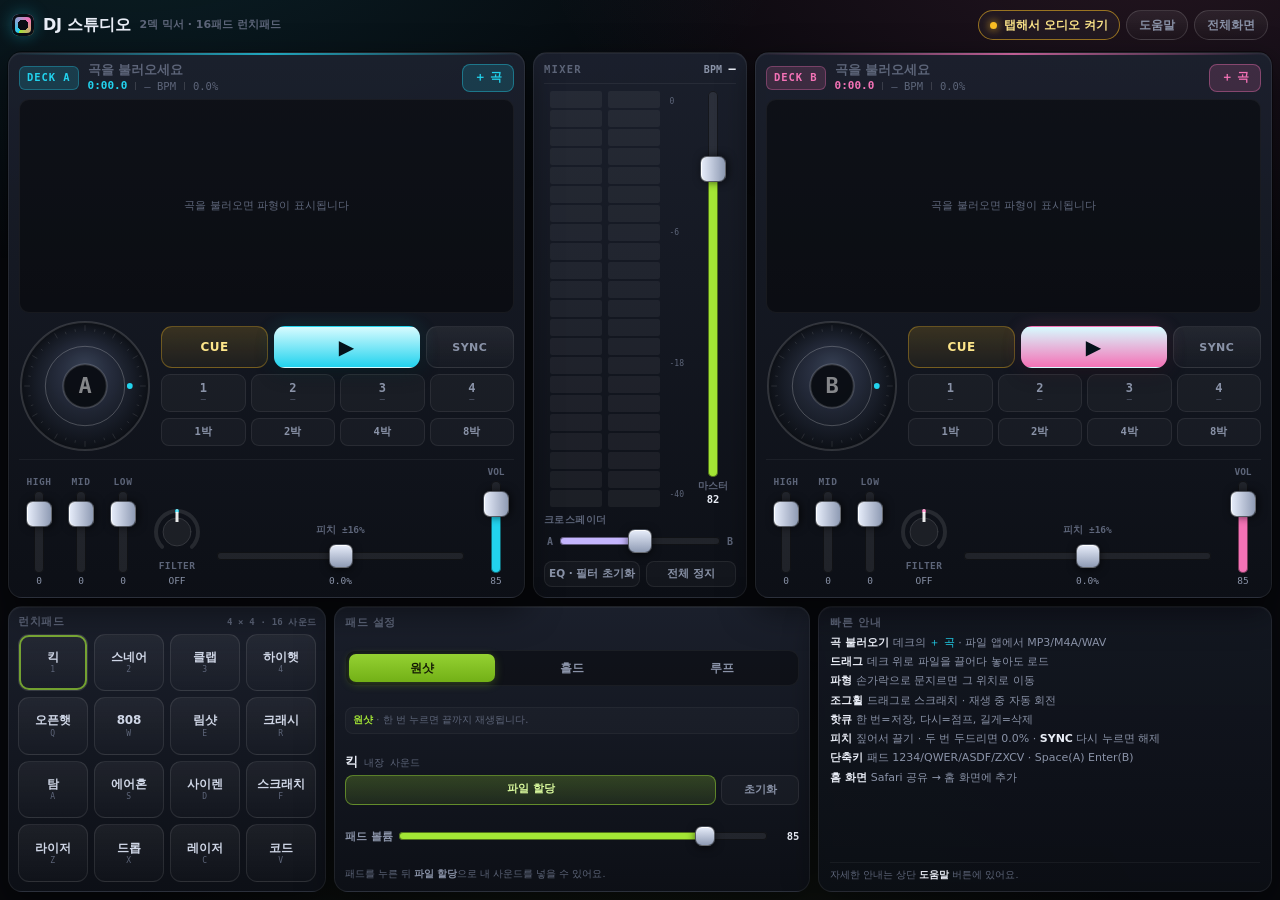
==== commit 0aab54a7: "dj-studio: 피치 슬라이더 동작 복구(data-el 중복) + 모든 슬라이더 포인터 조작·피치 두 번 두드려 초기화 (v1.1.2)" ====
--- a/dj-studio/index.html
+++ b/dj-studio/index.html
@@ -14,7 +14,7 @@
 <link rel="manifest" href='data:application/manifest+json,{"name":"DJ %EC%8A%A4%ED%8A%9C%EB%94%94%EC%98%A4","short_name":"DJ","display":"fullscreen","orientation":"landscape","background_color":"%2307080c","theme_color":"%2307080c","start_url":"./","icons":[]}'>
 <link rel="apple-touch-icon" href="[data-uri]">
 <link rel="icon" href="[data-uri]">
-<link rel="stylesheet" href="css/styles.css?v=1.1.1">
+<link rel="stylesheet" href="css/styles.css?v=1.1.2">
 </head>
 <body>
 <div class="app">
@@ -102,7 +102,7 @@
         <li><b>파형</b> 손가락으로 문지르면 그 위치로 이동</li>
         <li><b>조그휠</b> 드래그로 스크래치 · 재생 중 자동 회전</li>
         <li><b>핫큐</b> 한 번=저장, 다시=점프, 길게=삭제</li>
-        <li><b>SYNC</b> 다른 데크 BPM에 속도·박자 맞춤 · 다시 누르면 해제</li>
+        <li><b>피치</b> 짚어서 끌기 · 두 번 두드리면 0.0% · <b>SYNC</b> 다시 누르면 해제</li>
         <li><b>단축키</b> 패드 1234/QWER/ASDF/ZXCV · Space(A) Enter(B)</li>
         <li><b>홈 화면</b> Safari 공유 → 홈 화면에 추가</li>
       </ul>
@@ -130,7 +130,8 @@
         <li><b>CUE</b> — 재생 중 누르면 큐 지점으로 돌아가 멈추고, 멈춰 있으면 큐 지점부터 재생합니다. 큐가 없으면 지금 위치를 큐로 저장합니다.</li>
         <li><b>핫큐 1~4</b> — 한 번 누르면 지금 위치 저장, 다시 누르면 그 지점으로 점프, 길게 누르면 삭제.</li>
         <li><b>루프 1/2/4/8박</b> — 지금 위치부터 그 박자만큼 반복합니다. 같은 버튼을 다시 누르면 해제.</li>
-        <li><b>피치 ±16%</b> — 슬라이더로 속도(과 음정)를 바꿉니다. <b>SYNC</b>는 반대편 데크 BPM에 속도와 박자를 맞추고, <b>SYNC를 다시 누르면 해제</b>되어 원래 속도(0.0%)로 돌아갑니다. 피치 슬라이더를 직접 움직여도 SYNC은 풀립니다.</li>
+        <li><b>피치 ±16%</b> — 슬라이더로 속도(과 음정)를 바꿉니다. <b>SYNC</b>는 반대편 데크 BPM에 속도와 박자를 맞추고, <b>SYNC를 다시 누르면 해제</b>되어 원래 속도(0.0%)로 돌아갑니다. 피치 슬라이더를 직접 움직여도 SYNC은 풀립니다. <b>피치 바를 두 번 두드리면 0.0%로 초기화</b>됩니다.</li>
+        <li><b>페이더·슬라이더</b> — 피치 바·채널 볼륨·EQ·마스터·크로스페이더·패드 볼륨 모두 <b>손가락으로 트랙 아무 곳이나 짚어도 그 자리로 바로 움직입니다</b>(작은 손잡이를 정확히 집지 않아도 됨).</li>
         <li><b>EQ LOW/MID/HIGH · 필터</b> — 필터 노브는 왼쪽이 로우패스(LPF), 오른쪽이 하이패스(HPF)입니다. 두 번 두드리면 중앙으로 돌아갑니다.</li>
       </ul>
       <h3>4. 런치패드</h3>
@@ -140,16 +141,16 @@
       <p>Safari의 공유 버튼 → <b>홈 화면에 추가</b>를 하면 주소창 없이 전체 화면 앱처럼 열립니다. 인터넷 연결 없이도 동작합니다.</p>
       <h3>단축키</h3>
       <p>패드 <b>1 2 3 4 / Q W E R / A S D F / Z X C V</b> · 데크 A 재생 <b>Space</b> · 데크 B 재생 <b>Enter</b> · 크로스페이더 <b>← →</b></p>
-      <p class="modal__ver">v1.1.1 · SYNC 다시 누르면 해제(원래 속도 복귀)</p>
+      <p class="modal__ver">v1.1.2 · 피치·페이더 터치 조작 수정 · SYNC 다시 누르면 해제</p>
     </div>
   </div>
 </div>
 
 <div class="toast" id="toast" role="status" aria-live="polite"></div>
 
-<script src="js/audio-engine.js?v=1.1.1"></script>
-<script src="js/deck.js?v=1.1.1"></script>
-<script src="js/pads.js?v=1.1.1"></script>
-<script src="js/app.js?v=1.1.1"></script>
+<script src="js/audio-engine.js?v=1.1.2"></script>
+<script src="js/deck.js?v=1.1.2"></script>
+<script src="js/pads.js?v=1.1.2"></script>
+<script src="js/app.js?v=1.1.2"></script>
 </body>
 </html>
--- a/dj-studio/css/styles.css
+++ b/dj-studio/css/styles.css
@@ -272,7 +272,7 @@
   -webkit-appearance:none;appearance:none;
   width:82px;height:40px;
   background:transparent;margin:0;padding:0;
-  touch-action:none;
+  touch-action:none;cursor:pointer;
 }
 .vrange::-webkit-slider-runnable-track{
   height:10px;border-radius:99px;
@@ -307,14 +307,15 @@
 
 .pitchbox{display:flex;flex-direction:column;align-items:stretch;gap:2px;justify-self:stretch;grid-column:3;min-width:0;padding:0 6px}
 .pitchbox__label{font-size:9.5px;font-weight:800;color:var(--dim2);font-family:var(--mono);text-align:center}
-.pitchbox .hwraph{position:relative;width:100%;min-width:74px;height:26px;display:flex;align-items:center}
+.pitchbox .hwraph{position:relative;width:100%;min-width:96px;height:34px;display:flex;align-items:center;touch-action:none}
+.pitchbox .hrange{height:34px;cursor:pointer}
 .pitchbox__val{font-size:9.5px;font-family:var(--mono);color:var(--dim);text-align:center}
 
 /* horizontal range */
 .hrange{
   -webkit-appearance:none;appearance:none;
   width:100%;height:26px;background:transparent;margin:0;padding:0;
-  touch-action:none;
+  touch-action:none;cursor:pointer;
 }
 .hrange::-webkit-slider-runnable-track{
   height:8px;border-radius:99px;
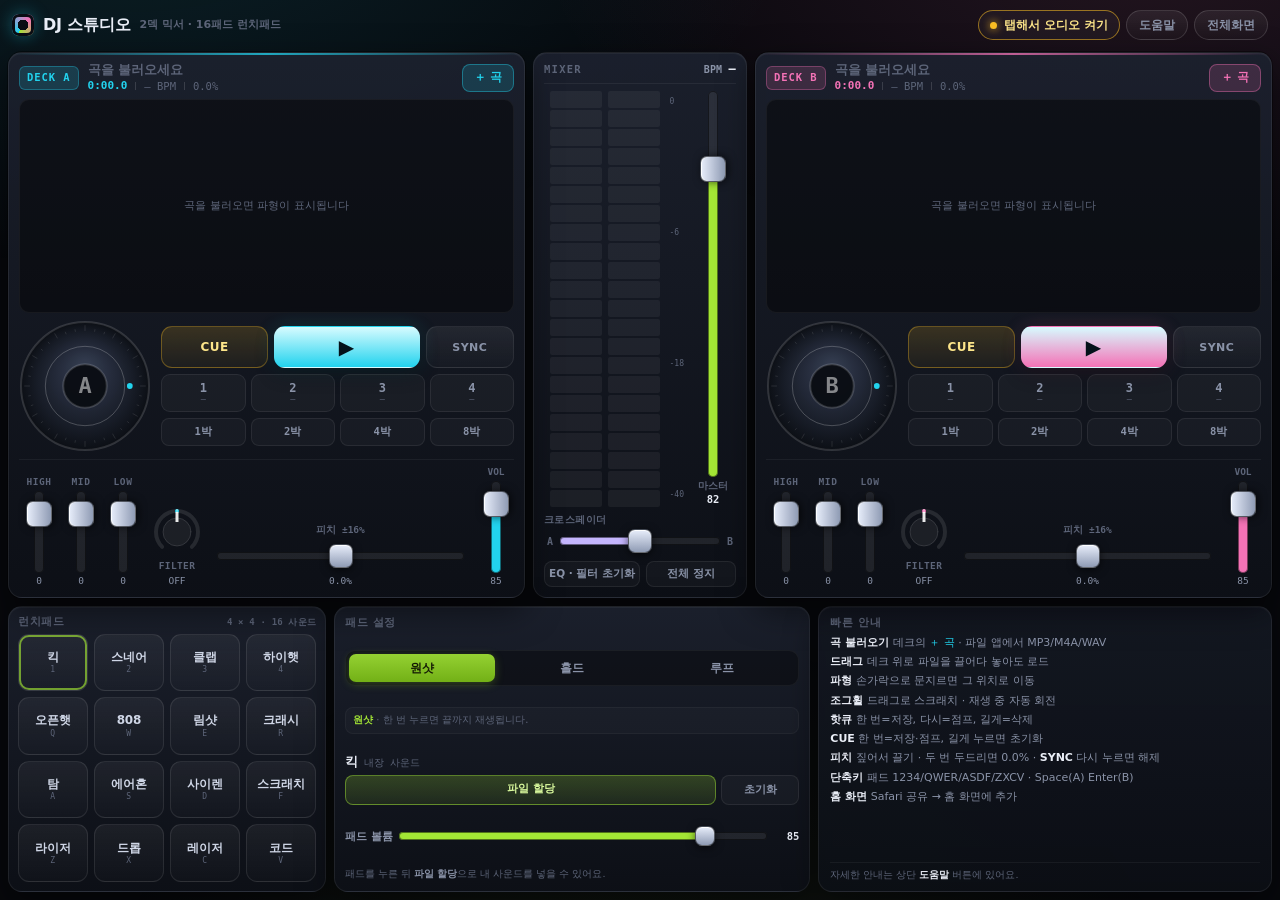
==== commit 6d3891c2: "dj-studio: CUE 길게 눌러 큐 초기화 (v1.1.3) - 데크 CUE 버튼을 pointerdown/up 기반으로 바꿔 핫큐 1~4와 같은 0.55초 길게 누르기 적용 -" ====
--- a/dj-studio/index.html
+++ b/dj-studio/index.html
@@ -14,7 +14,7 @@
 <link rel="manifest" href='data:application/manifest+json,{"name":"DJ %EC%8A%A4%ED%8A%9C%EB%94%94%EC%98%A4","short_name":"DJ","display":"fullscreen","orientation":"landscape","background_color":"%2307080c","theme_color":"%2307080c","start_url":"./","icons":[]}'>
 <link rel="apple-touch-icon" href="[data-uri]">
 <link rel="icon" href="[data-uri]">
-<link rel="stylesheet" href="css/styles.css?v=1.1.2">
+<link rel="stylesheet" href="css/styles.css?v=1.1.3">
 </head>
 <body>
 <div class="app">
@@ -102,6 +102,7 @@
         <li><b>파형</b> 손가락으로 문지르면 그 위치로 이동</li>
         <li><b>조그휠</b> 드래그로 스크래치 · 재생 중 자동 회전</li>
         <li><b>핫큐</b> 한 번=저장, 다시=점프, 길게=삭제</li>
+        <li><b>CUE</b> 한 번=저장·점프, 길게 누르면 초기화</li>
         <li><b>피치</b> 짚어서 끌기 · 두 번 두드리면 0.0% · <b>SYNC</b> 다시 누르면 해제</li>
         <li><b>단축키</b> 패드 1234/QWER/ASDF/ZXCV · Space(A) Enter(B)</li>
         <li><b>홈 화면</b> Safari 공유 → 홈 화면에 추가</li>
@@ -127,7 +128,7 @@
       <ul>
         <li><b>파형</b> — 문지르면 그 위치로 이동합니다.</li>
         <li><b>조그휠</b> — 드래그하면 스크래치하듯 위치가 움직이고, 재생 중에는 휠이 돌아갑니다.</li>
-        <li><b>CUE</b> — 재생 중 누르면 큐 지점으로 돌아가 멈추고, 멈춰 있으면 큐 지점부터 재생합니다. 큐가 없으면 지금 위치를 큐로 저장합니다.</li>
+        <li><b>CUE</b> — 재생 중 누르면 큐 지점으로 돌아가 멈추고, 멈춰 있으면 큐 지점부터 재생합니다. 큐가 없으면 지금 위치를 큐로 저장합니다. <b>길게 누르면 초기화</b>(큐 지점 삭제).</li>
         <li><b>핫큐 1~4</b> — 한 번 누르면 지금 위치 저장, 다시 누르면 그 지점으로 점프, 길게 누르면 삭제.</li>
         <li><b>루프 1/2/4/8박</b> — 지금 위치부터 그 박자만큼 반복합니다. 같은 버튼을 다시 누르면 해제.</li>
         <li><b>피치 ±16%</b> — 슬라이더로 속도(과 음정)를 바꿉니다. <b>SYNC</b>는 반대편 데크 BPM에 속도와 박자를 맞추고, <b>SYNC를 다시 누르면 해제</b>되어 원래 속도(0.0%)로 돌아갑니다. 피치 슬라이더를 직접 움직여도 SYNC은 풀립니다. <b>피치 바를 두 번 두드리면 0.0%로 초기화</b>됩니다.</li>
@@ -141,16 +142,16 @@
       <p>Safari의 공유 버튼 → <b>홈 화면에 추가</b>를 하면 주소창 없이 전체 화면 앱처럼 열립니다. 인터넷 연결 없이도 동작합니다.</p>
       <h3>단축키</h3>
       <p>패드 <b>1 2 3 4 / Q W E R / A S D F / Z X C V</b> · 데크 A 재생 <b>Space</b> · 데크 B 재생 <b>Enter</b> · 크로스페이더 <b>← →</b></p>
-      <p class="modal__ver">v1.1.2 · 피치·페이더 터치 조작 수정 · SYNC 다시 누르면 해제</p>
+      <p class="modal__ver">v1.1.3 · CUE 길게 눌러 초기화 추가</p>
     </div>
   </div>
 </div>
 
 <div class="toast" id="toast" role="status" aria-live="polite"></div>
 
-<script src="js/audio-engine.js?v=1.1.2"></script>
-<script src="js/deck.js?v=1.1.2"></script>
-<script src="js/pads.js?v=1.1.2"></script>
-<script src="js/app.js?v=1.1.2"></script>
+<script src="js/audio-engine.js?v=1.1.3"></script>
+<script src="js/deck.js?v=1.1.3"></script>
+<script src="js/pads.js?v=1.1.3"></script>
+<script src="js/app.js?v=1.1.3"></script>
 </body>
 </html>
--- a/dj-studio/css/styles.css
+++ b/dj-studio/css/styles.css
@@ -218,8 +218,10 @@
   display:flex;align-items:center;justify-content:center;
   font-size:12px;letter-spacing:.04em;
 }
-.btn--cue{color:#fde68a;border-color:rgba(251,191,36,.32);background:linear-gradient(180deg, rgba(251,191,36,.16), rgba(251,191,36,.05))}
+.btn--cue{color:#fde68a;border-color:rgba(251,191,36,.32);background:linear-gradient(180deg, rgba(251,191,36,.16), rgba(251,191,36,.05));touch-action:none;-webkit-user-select:none;user-select:none;-webkit-touch-callout:none}
 .btn--cue.is-on{background:linear-gradient(180deg,#fbbf24,#f59e0b);color:#221a00;border-color:#fbbf24;box-shadow:0 0 18px rgba(251,191,36,.45)}
+/* 길게 누르는 동안 초기화가 준비된다는 표시 */
+.btn--cue.is-holding{transform:scale(.97);box-shadow:0 0 0 2px rgba(251,191,36,.35) inset, 0 0 14px rgba(251,191,36,.25);transition:transform .08s, box-shadow .35s}
 .btn--play{
   font-size:20px;color:#04121a;
   background:linear-gradient(180deg, #d7fbff, var(--acc));
@@ -529,7 +531,8 @@
   .eq3{grid-template-columns:repeat(3,36px)}
   .vwrap{width:36px;height:74px}
   .volbox .vwrap{height:82px;width:32px}
-  .padhelp li:nth-child(n+9){display:none}
+  .padhelp li:nth-child(n+10){display:none}
+  .padhelp__foot{display:none}
 }
 @media (max-width:900px){
   .padbank{grid-template-columns:minmax(0,240px) minmax(0,1fr) minmax(0,1fr)}
